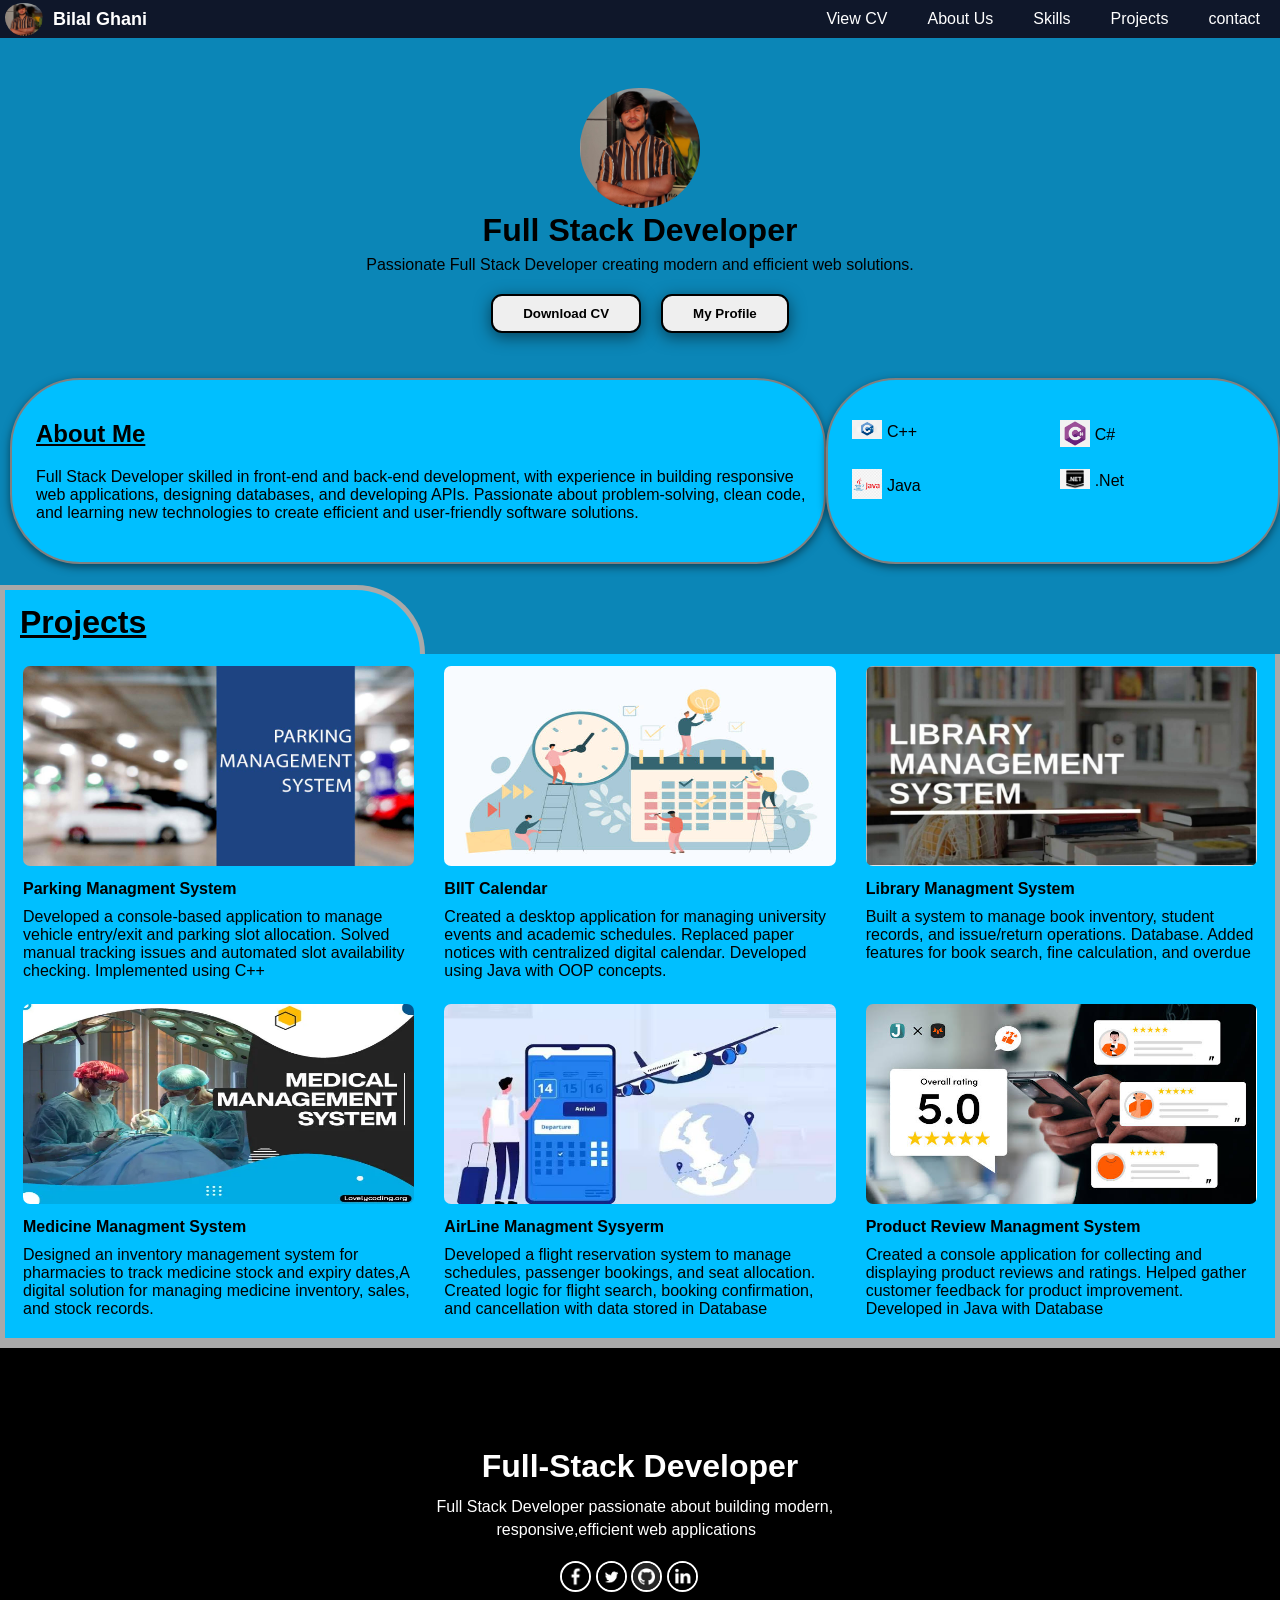
==== index.html @ ea5dd7cf "Rename p1.html to index.html" ====
<!DOCTYPE html>
<html lang="en">
<head>
    <title>Bilal Ghani</title>
    <link rel="stylesheet" href="header.css">
    
</head>
<body>
    
    <div class="header">
        <div class="name">
            <div ><img src="mypic.jpeg" class="my-logo-pic"></div>
            <div><p class="name-text">Bilal Ghani</p></div>
            
        </div>
        <div class="header-buttons">
            <a id="ViewCv" class="header-buttons-text">View CV</a>
        </div>
        <div class="header-buttons">
             <a class="header-buttons-text" href="#about-me">About Us</a>
        </div>
        <div class="header-buttons">
                <a class="header-buttons-text" href="#my-skills">Skills</a>
        </div>
        <div class="header-buttons">
              <a class="header-buttons-text" href="#myprojects">Projects</a>
        </div>
        <div class="header-buttons">
            <a class="header-buttons-text" href="#footer-buttons">contact</a> 
    
        </div>
    </div>

 <div class="profile-info">
    <div class="picture">
    <img class="mypic" src="mypic.jpeg">
    </div>
    <div class="profession">
     <p class="profession-text">Full Stack Developer</p>
    </div>
    <div class="about-profession">
       <p class="aboutprof-text">Passionate Full Stack Developer
        creating modern and efficient web
        solutions.</p>   
    </div>
    <div class="buttons">
        <div class="button-1">
         
            <button id="cv-button">Download CV</button>
           
         
        </div>
        <div class="button-2">
            
                <button class="contact-button">My Profile</button>
            
        </div>
    </div>
 </div>  
 
 <div class="about-skills">
    <div id="about-me">
        <h2 style="text-decoration: underline; margin-top: 0%;">About Me</h2>
        <p class="about-me-text">Full Stack Developer skilled in front-end
            and back-end development,
            with experience in building responsive web applications,
            designing databases, and developing APIs. Passionate about problem-solving,
            clean code, and learning new technologies to create
            efficient and user-friendly software solutions.
        </p>
    </div>

    <div id="my-skills">
        <div class="c++">

            <div class="logobox">
                <img class="logo" src="cplus.png">
            </div>
            <div class="text-area">
             <p>C++</p>   
            </div>

        </div>

        <div class="c#">
            <div class="logobox">
                 <img class="logo" src="csharp.png">
            </div>
            <div class="text-area">
               <p>C#</p> 
            </div>
        
        </div>
        <div class="java">
            <div class="logobox">
                <img class="logo" src="java.png">
            </div>
            <div class="text-area">
                <p>Java</p>
            </div>
            
            </div>

        <div class="dotnet">
            <div class="logobox"> 
                <img class="logo" src="dotnet.png">
            </div>
            <div class="text-area">
                <p>.Net</p>
            </div>
           
        </div>
        <!-- <div class="mysql">
            <div class="logobox">
                <img class="logo" src="mysql.png">
            </div>
            <div class="text-area">
                <p>MySql</p>
            </div> -->
             
        </div>
    </div>
<h1 id="myprojects">Projects</h1>
<div class="projects">
   <div class="project-info">
     <img class="project-img" src="11.jpg">
     <p class="project-title">Parking Managment System</p>
     <p class="project-text">Developed a console-based application to manage vehicle entry/exit and parking slot 
allocation. Solved manual tracking issues and automated slot availability checking. 
Implemented using C++</p>   
    </div>

   <div class="project-info">
    <img class="project-img" src="22.jpg">
    <p class="project-title">BIIT Calendar</p>
    <p class="project-text">Created a desktop application for managing university events and academic    
schedules. Replaced paper notices with centralized digital calendar. Developed using 
Java with OOP concepts.</p>
   </div>

   <div class="project-info">
    <img class="project-img" src="33.jpg">
    <p class="project-title">Library Managment System</p>
     <p class="project-text">Built a system to manage book inventory, student records, and issue/return 
operations. Database. Added features for book search, fine calculation, and overdue</p>   
</div>

   <div class="project-info">
    <img class="project-img" src="44.jpg">
    <p class="project-title">Medicine Managment System</p>
    <p class="project-text">Designed an inventory management system for pharmacies to track medicine stock 
and expiry dates,A digital solution for managing medicine inventory, sales, and stock records.</p>
</div>

   <div class="project-info">
    <img class="project-img" src="55.jpg">
    <p class="project-title">AirLine Managment Sysyerm</p>
    <p class="project-text">Developed a flight reservation system to manage schedules, passenger bookings, 
and seat allocation. Created logic for flight search, booking confirmation, and 
cancellation with data stored in Database</p>
   </div>

   <div class="project-info">
    <img class="project-img" src="66.jpg">
    <p class="project-title">Product Review Managment System</p>
    <p class="project-text">Created a console application for collecting and displaying product reviews and 
ratings. Helped gather customer feedback for product improvement. Developed in 
Java with Database</p>
   </div>


</div>
<div class="footer">
    <div class="footer-title">
      <p class="f-title">Full-Stack Developer</p>  
    </div>
    <div class="footer-text1">
        <p class="f-text">Full Stack Developer passionate about building modern,<span class="f-text2">responsive,efficient web applications</span></p>
    </div>
    <div id="footer-buttons">
        <img class="button-img" src="facebook2.png">
        <img class="button-img" src="twitter.png">
        <img class="button-img" src="3291667.png">
        
            <img class="button-img" id="linkedinLogo" src="linkedinlogo.jpg">
        
        
    </div>
</div>    
    <script src="CV.js"></script>
</body>
</html>
---- header.css ----
html{
    scroll-behavior:smooth;
    font-family: sans-serif;
}
body{
    margin-top: 0px;
    margin-left: 0%;
    margin-right: 0%;
    background-color:rgb(11, 134, 183);
}


.header{
    display: flex;
    flex-direction: row;
    width: 100%;
    height: 38px;
    background-color: #0f172a;
    align-items: center;  
      
}
.header-buttons-text{
    color: #ffff;
    text-decoration: none;
    transition:color 0.18s , font-weight 0.18s ,font-size 0.18s;
}

p{
    margin-top: 0px;
    margin-bottom: 0px;
}
.name{
    flex:1;
    padding-left: 5px;
    display: flex;
    flex-direction: row;
    align-items: center;
}
.my-logo-pic{
    padding-top: 5px;
    height: 33px;
    width: 38px;
    border-radius: 20px;
}
.name-text{
    font-weight: bold;
    font-size: large;
    color:#ffff;
    padding-left: 10px;
    display: inline-block;
}
.header-buttons{
    padding-left: 20px;
    padding-right: 20px;
    cursor: pointer;
    height: 100%;
    color: #f8fafc;
    align-content: center;
    
    transition: background-color 0.18s;
    
}
.header-buttons:hover a{
    color: black;
    font-weight: bolder;
    font-size: large;
}

.header-buttons:hover{
 background-color: lightgray;
}
/* .header-buttons:hover a{
    color: black;
    font-weight: bolder;
    font-size: large;
} */

.profile-info{
    display: flex;
    flex-direction: column;
    align-items: center;
    width: auto;
    height: 230px;
    margin-top: 50px;
}
.mypic{
    width:120px;
    border-radius: 59px;
}
.profession-text{
    font-weight: bold;
    font-size: xx-large;
    margin-bottom: 7px;
}
.aboutprof-text{
    font-size: medium;
    margin-bottom: 0px;
}
.buttons{
    display: flex;
    flex-direction: row;
    gap: 20px;
    margin-top: 20px;
}
#cv-button,.contact-button{
     
    padding-left: 30px;
    padding-right:30px ;
    padding-top: 10px ;
    padding-bottom: 10px ;
    border-radius: 11px;
    border: 2px solid black;
    box-shadow: 0 4px 16px rgba(0, 0, 0, 0.5);
    cursor: pointer;
    font-weight: bolder;
    transition: padding-left 0.15s ,padding-right 0.15s padding-top 0.15s padding-bottom 0.15s;
    transition: background-color 0.20s , color 0.20s , box-shadow 0.20s;
}
#cv-button:hover,.contact-button:hover{
    background-color: black;
    color: #f8fafc;
    padding-left: 35px;
    padding-right:35px ;
    padding-top: 13px ;
    padding-bottom: 15px ;
    box-shadow: 0 16px 20px rgba(0, 0, 0, 0.5);
    transition:  0.8s ease;
}
.project-img:hover{

     padding-left: 10px;
    padding-right:10px ;
    padding-top: 10px ;
    padding-bottom: 10px ;
     box-shadow:  0 30px 30px rgba(20, 20, 176, 0.5);
     /*transition:  0.8s ease;*/
    }
   
.about-skills{
    display: grid;
    grid-template-columns: 1.8fr 1fr;
    margin-top: 30px;
    margin-left: 10px;
}
#about-me,#my-skills{
    border: 2px solid gray;
    border-radius: 70px;
    padding-left: 24px;
    padding-right: 10px;
    padding-top: 40px;
    padding-bottom: 40px;
    background-color:deepskyblue;
    margin-top: 30px;
    box-shadow: 0 3px 8px rgba(0, 0, 0, 0.5);
}
#about-me:hover{
    
    box-shadow:   30px 30px 30px darkblue;
    transition:  0.8s ease;
}
#my-skills:hover{
    
    box-shadow: 30px 30px 30px darkblue;
    transition:  0.8s ease;
}
#my-skills{
    display: grid;
    grid-template-columns: 1fr 1fr;
}
.logo {
    width :30px;
}
.text-area,.logobox{
    display: inline-block;
    vertical-align: middle;
}
.projects{
    display: grid;
    grid-template-columns: 1fr 1fr 1fr;
    column-gap: 30px;
    row-gap: 19px;
    margin-top: 0px;
    background-color:deepskyblue;
    padding-bottom: 20px;
    padding-left: 18px;
    padding-right: 18px;
    padding-top: 7px;
    border-left: 5px solid darkgray;
    border-right: 5px solid darkgray;
    border-bottom: 10px solid darkgrey;
}

.project-img{
    width:100%;
    height: 200px;
    margin-top: 5px;
    border-radius: 7px;
    transition:  0.8s ease;
}
.project-title{
    font-weight: bold;
    font-size: medium;
    margin-top: 10px;
    margin-bottom: 10px;
}
.footer{
    padding-top: 100px;
    padding-bottom: 80px;
    display: flex;
    flex-direction: column;
    align-items: center;
    vertical-align: middle;
    background-color: black;
}
.button-img{
    width:27px;
    border-radius: 34px;
    border: 2px solid white;
    transition: 0.3s ease;
}
.button-img:hover{
    
    border-radius: 100% ;
    
    padding-left: 15px;
    padding-right:15px ;
    padding-top: 9px ;
    padding-bottom: 10px ;
    box-shadow: 0 16px 20px rgba(226, 22, 22, 0.5);
    
}
.button-img:active{
 opacity: 0.4;   
}

.f-title{
    font-weight: bolder;
    font-size: xx-large;
    color: white;
    margin-bottom: 10px;
}
.footer-text1{
    padding-left: 103px;
}
.f-text{
    width:510px;
    line-height: 23px;
    color: white;
}
.f-text2{
    margin-top: 0%;
    display: block;
    margin-left: 60px;
    color: white;
}
#footer-buttons{
    margin-top: 20px;
    margin-right: 22px;
}
#myprojects{
    margin-left: 0px;
    margin-bottom: 0%;
    border: 5px solid black;
    padding-top: 14px;
    padding-bottom:0px;
    padding-left: 15px;
    border-top-right-radius: 190px;
    /* border-style:dashed; */
    border-left-style: hidden;
     border-bottom-style: hidden;
    width:400px;
    height: 50px;
   /* background-color: rgb(37, 46, 58);*/
    background-color:deepskyblue;
    color: black;
    text-decoration: underline;
    border-color:darkgrey;
    border-left: 5px solid darkgray;
}
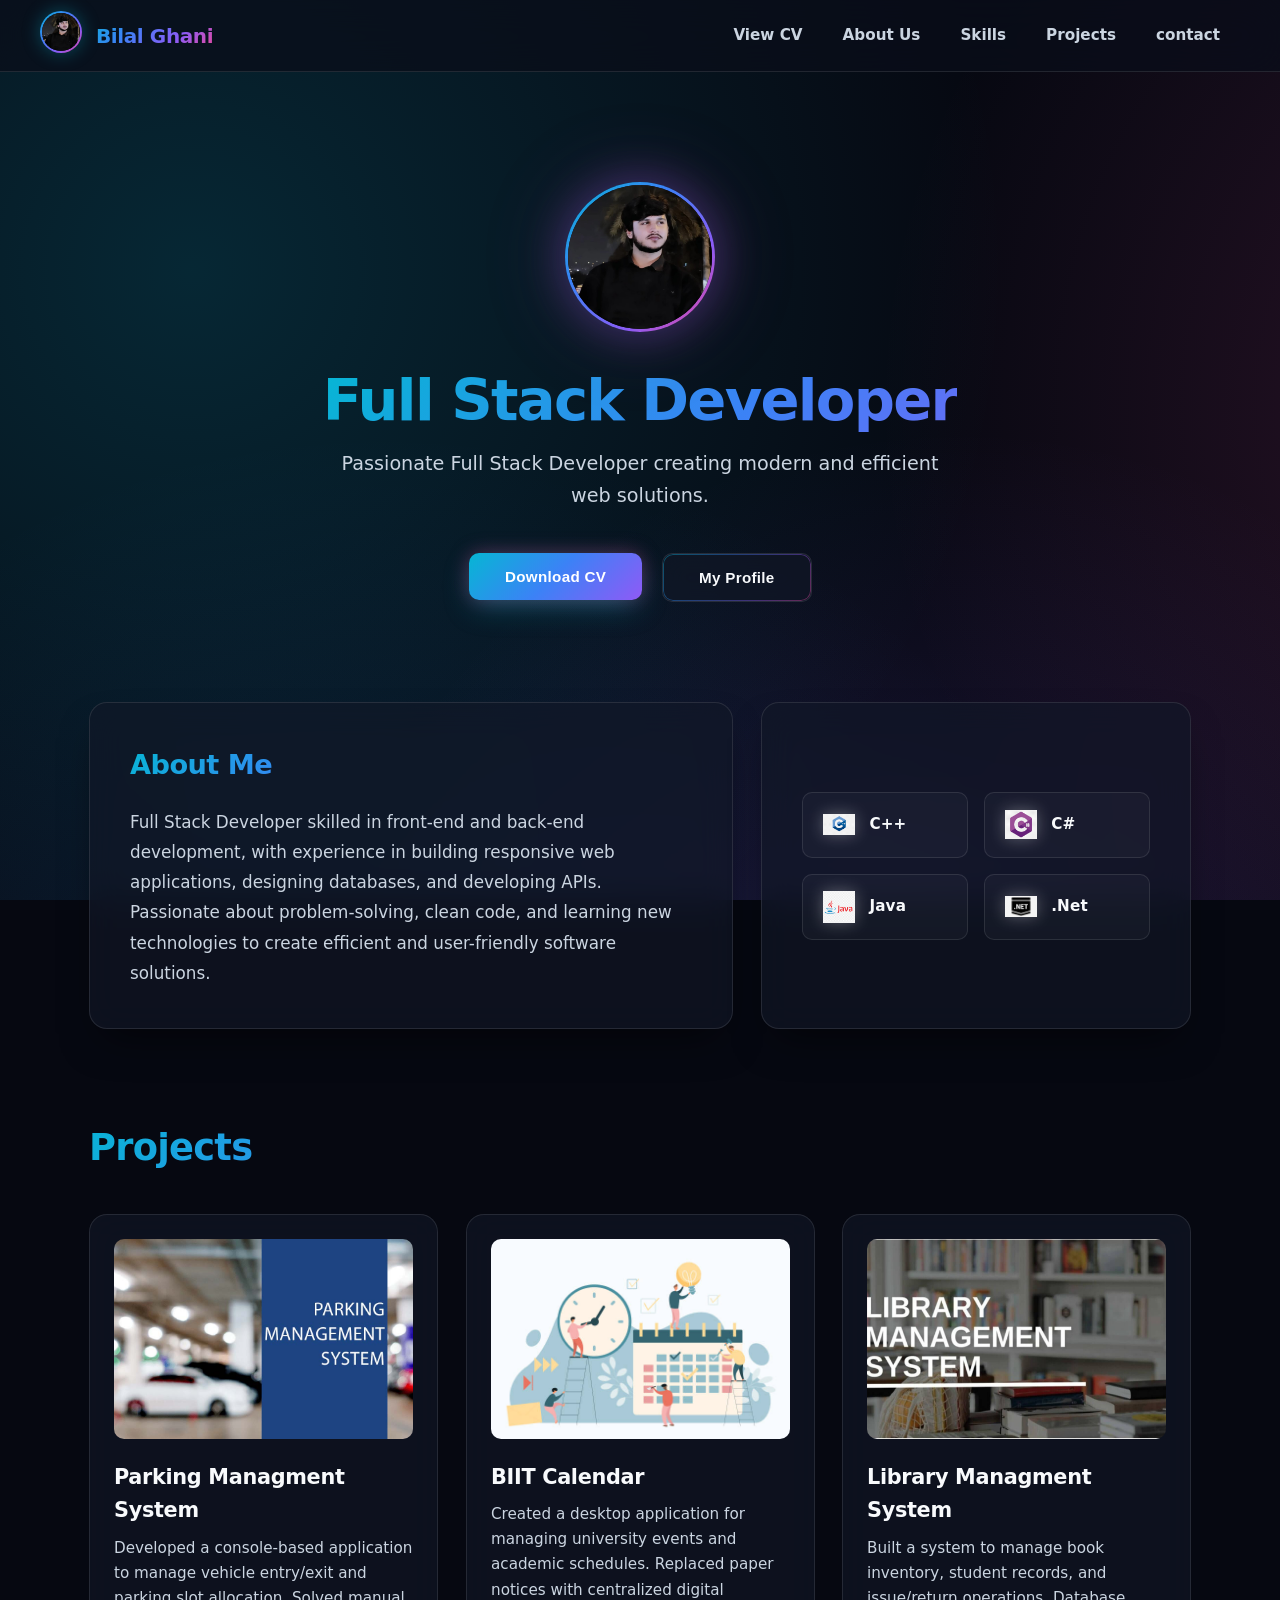
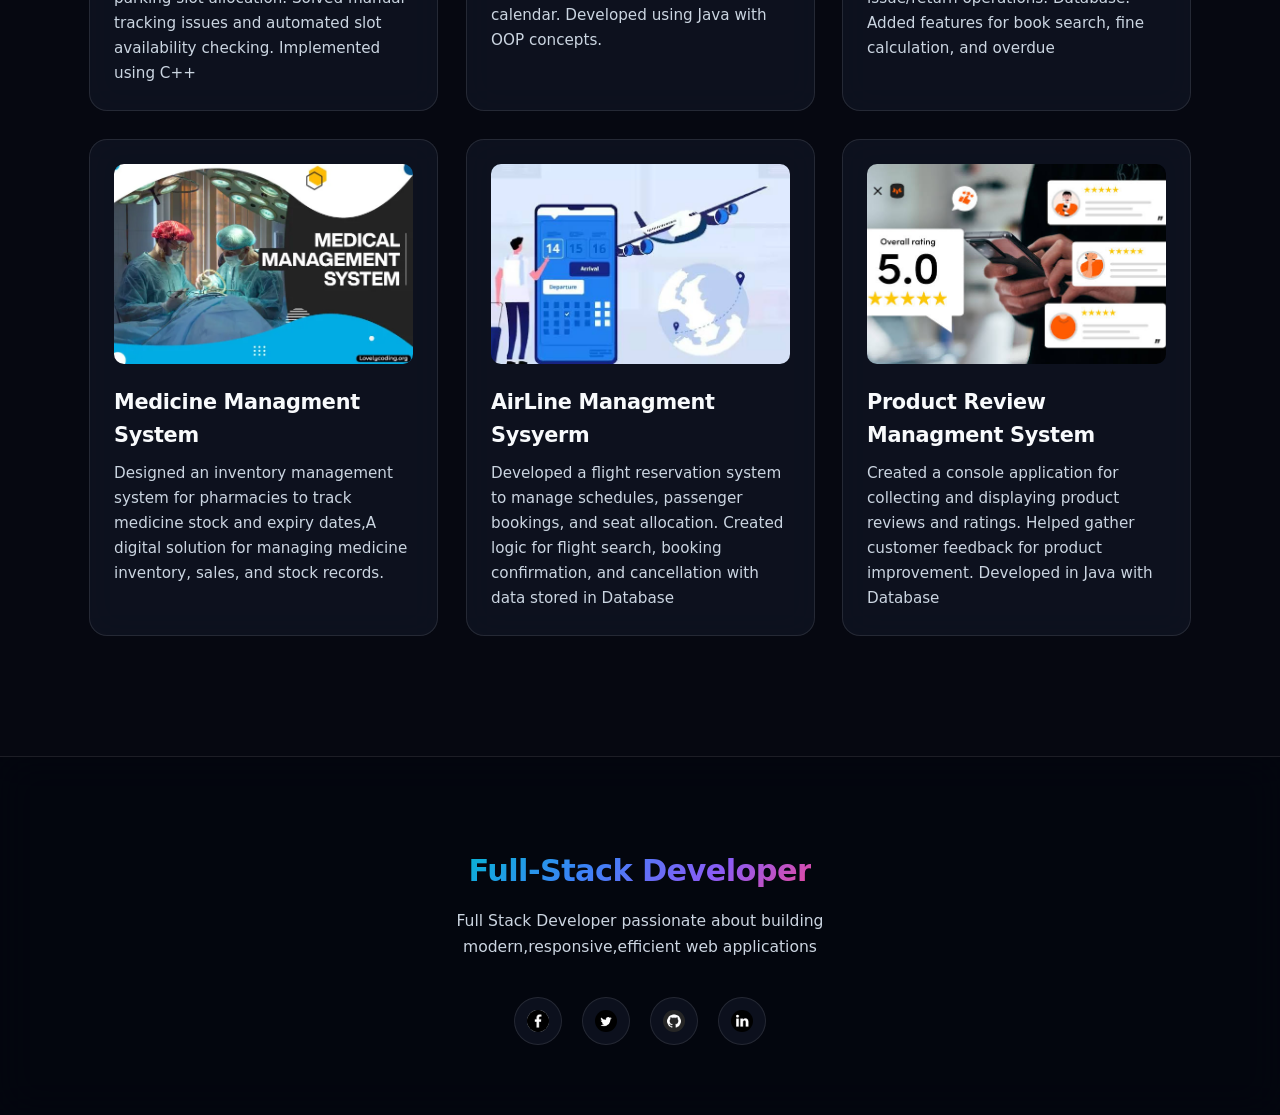
==== commit c28ad935: "ppf pic and css updated" ====
--- a/index.html
+++ b/index.html
@@ -9,7 +9,7 @@
     
     <div class="header">
         <div class="name">
-            <div ><img src="mypic.jpeg" class="my-logo-pic"></div>
+            <div ><img src="picMe.jpeg" class="my-logo-pic"></div>
             <div><p class="name-text">Bilal Ghani</p></div>
             
         </div>
@@ -33,7 +33,7 @@
 
  <div class="profile-info">
     <div class="picture">
-    <img class="mypic" src="mypic.jpeg">
+    <img class="mypic" src="picMe.jpeg">
     </div>
     <div class="profession">
      <p class="profession-text">Full Stack Developer</p>
--- a/header.css
+++ b/header.css
@@ -1,4 +1,638 @@
-html{
+/* ==========================================================================
+   Design System & Vibrant Color Tokens
+   ========================================================================== */
+:root {
+  /* Surfaces & Canvas */
+  --bg-dark: #060811;
+  --bg-card: rgba(17, 24, 39, 0.65);
+  --bg-card-hover: rgba(26, 36, 58, 0.85);
+  --bg-glass: rgba(10, 14, 26, 0.75);
+
+  /* Vivid Accent Palette */
+  --accent-cyan: #06b6d4;
+  --accent-violet: #8b5cf6;
+  --accent-pink: #ec4899;
+  --accent-blue: #3b82f6;
+  --accent-amber: #f59e0b;
+
+  /* Vibrant Multi-Color Gradients */
+  --gradient-main: linear-gradient(135deg, #06b6d4 0%, #3b82f6 35%, #8b5cf6 70%, #ec4899 100%);
+  --gradient-glow: linear-gradient(135deg, rgba(6, 182, 212, 0.4), rgba(236, 72, 153, 0.4));
+  --gradient-hover: linear-gradient(135deg, #22d3ee 0%, #60a5fa 35%, #a78bfa 70%, #f472b6 100%);
+  --gradient-border: linear-gradient(135deg, rgba(6, 182, 212, 0.6), rgba(139, 92, 246, 0.6), rgba(236, 72, 153, 0.6));
+
+  /* Neon Ambient Glows */
+  --glow-cyan: rgba(6, 182, 212, 0.35);
+  --glow-violet: rgba(139, 92, 246, 0.35);
+  --glow-pink: rgba(236, 72, 153, 0.35);
+
+  /* Typography */
+  --text-primary: #f8fafc;
+  --text-secondary: #cbd5e1;
+  --text-muted: #64748b;
+
+  /* Borders */
+  --border-color: rgba(255, 255, 255, 0.1);
+  --border-active: rgba(6, 182, 212, 0.5);
+
+  /* Geometry & Timing */
+  --radius-sm: 10px;
+  --radius-md: 18px;
+  --radius-lg: 28px;
+
+  --ease-spring: cubic-bezier(0.34, 1.56, 0.64, 1);
+  --ease-smooth: cubic-bezier(0.16, 1, 0.3, 1);
+  --transition-fast: all 0.25s var(--ease-smooth);
+  --transition-smooth: all 0.45s var(--ease-smooth);
+  --transition-bounce: all 0.5s var(--ease-spring);
+}
+
+/* ==========================================================================
+   Global Reset & Dynamic Background Animation
+   ========================================================================== */
+*, *::before, *::after {
+  box-sizing: border-box;
+}
+
+html {
+  scroll-behavior: smooth;
+  font-family: 'Plus Jakarta Sans', 'Inter', system-ui, -apple-system, sans-serif;
+  color-scheme: dark;
+}
+
+body {
+  margin: 0;
+  padding: 0;
+  background-color: var(--bg-dark);
+  color: var(--text-primary);
+  line-height: 1.6;
+  overflow-x: hidden;
+  -webkit-font-smoothing: antialiased;
+  -moz-osx-font-smoothing: grayscale;
+
+  /* Animated Multi-Orb Background */
+  background-image: 
+    radial-gradient(circle at 10% 20%, rgba(6, 182, 212, 0.18) 0%, transparent 40%),
+    radial-gradient(circle at 85% 30%, rgba(236, 72, 153, 0.18) 0%, transparent 40%),
+    radial-gradient(circle at 50% 80%, rgba(139, 92, 246, 0.18) 0%, transparent 45%),
+    radial-gradient(circle at 20% 90%, rgba(59, 130, 246, 0.15) 0%, transparent 40%);
+  background-attachment: fixed;
+  background-size: 150% 150%;
+  animation: ambientMesh 18s ease infinite alternate;
+}
+
+@keyframes ambientMesh {
+  0% { background-position: 0% 0%; }
+  50% { background-position: 100% 50%; }
+  100% { background-position: 0% 100%; }
+}
+
+p {
+  margin: 0;
+}
+
+/* Custom Colorful Scrollbar 
+::-webkit-scrollbar {
+  width: 10px;
+}
+::-webkit-scrollbar-track {
+  background: var(--bg-dark);
+}
+::-webkit-scrollbar-thumb {
+  background: linear-gradient(180deg, var(--accent-cyan), var(--accent-violet), var(--accent-pink));
+  border-radius: 5px;
+  border: 2px solid var(--bg-dark);
+}*/
+
+/* ==========================================================================
+   Glassmorphism Navigation Header
+   ========================================================================== */
+.header {
+  position: sticky;
+  top: 0;
+  z-index: 1000;
+  display: flex;
+  flex-direction: row;
+  width: 100%;
+  height: 72px;
+  background-color: var(--bg-glass);
+  backdrop-filter: blur(20px);
+  -webkit-backdrop-filter: blur(20px);
+  align-items: center;
+  border-bottom: 1px solid var(--border-color);
+  padding: 0 40px;
+}
+
+.name {
+  flex: 1;
+  display: flex;
+  flex-direction: row;
+  align-items: center;
+}
+
+.my-logo-pic {
+  height: 42px;
+  width: 42px;
+  border-radius: 50%;
+  object-fit: cover;
+  border: 2px solid transparent;
+  background: linear-gradient(var(--bg-dark), var(--bg-dark)) padding-box,
+              var(--gradient-main) border-box;
+  box-shadow: 0 0 18px var(--glow-cyan);
+  transition: var(--transition-bounce);
+}
+
+.my-logo-pic:hover {
+  transform: scale(1.1) rotate(8deg);
+  box-shadow: 0 0 25px var(--glow-pink);
+}
+
+.name-text {
+  font-weight: 800;
+  font-size: 1.25rem;
+  background: var(--gradient-main);
+  -webkit-background-clip: text;
+  -webkit-text-fill-color: transparent;
+  padding-left: 14px;
+  letter-spacing: -0.02em;
+}
+
+.header-buttons {
+  position: relative;
+  padding: 0 20px;
+  height: 100%;
+  display: flex;
+  align-items: center;
+  cursor: pointer;
+}
+
+.header-buttons-text {
+  color: var(--text-secondary);
+  text-decoration: none;
+  font-size: 0.95rem;
+  font-weight: 600;
+  transition: var(--transition-fast);
+}
+
+.header-buttons::after {
+  content: '';
+  position: absolute;
+  bottom: 0;
+  left: 50%;
+  width: 0;
+  height: 3px;
+  background: var(--gradient-main);
+  transition: var(--transition-smooth);
+  transform: translateX(-50%);
+  border-radius: 3px;
+  box-shadow: 0 0 10px var(--glow-cyan);
+}
+
+.header-buttons:hover .header-buttons-text {
+  color: #ffffff;
+}
+
+.header-buttons:hover::after {
+  width: 85%;
+}
+
+/* ==========================================================================
+   Hero / Profile Section
+   ========================================================================== */
+.profile-info {
+  display: flex;
+  flex-direction: column;
+  align-items: center;
+  justify-content: center;
+  text-align: center;
+  padding: 110px 20px 60px;
+  max-width: 850px;
+  margin: 0 auto;
+}
+
+.mypic {
+  width: 150px;
+  height: 150px;
+  border-radius: 50%;
+  object-fit: cover;
+  border: 3px solid transparent;
+  background: linear-gradient(var(--bg-dark), var(--bg-dark)) padding-box,
+              var(--gradient-main) border-box;
+  box-shadow: 0 0 45px var(--glow-violet), 0 0 90px rgba(236, 72, 153, 0.2);
+  margin-bottom: 28px;
+  transition: var(--transition-bounce);
+  will-change: transform;
+}
+
+.mypic:hover {
+  transform: scale(1.08) rotate(4deg);
+  box-shadow: 0 0 60px var(--glow-pink), 0 0 100px var(--glow-cyan);
+}
+
+.profession-text {
+  font-weight: 900;
+  font-size: clamp(2.5rem, 5.5vw, 3.6rem);
+  margin-bottom: 14px;
+  background: var(--gradient-main);
+  background-size: 200% auto;
+  -webkit-background-clip: text;
+  -webkit-text-fill-color: transparent;
+  letter-spacing: -0.03em;
+  line-height: 1.15;
+  animation: gradientText 6s linear infinite;
+}
+
+@keyframes gradientText {
+  0% { background-position: 0% center; }
+  100% { background-position: 200% center; }
+}
+
+.aboutprof-text {
+  font-size: 1.2rem;
+  color: var(--text-secondary);
+  max-width: 600px;
+  font-weight: 400;
+  line-height: 1.7;
+}
+
+.buttons {
+  display: flex;
+  flex-direction: row;
+  gap: 20px;
+  margin-top: 40px;
+}
+
+#cv-button, .contact-button {
+  padding: 15px 36px;
+  border-radius: var(--radius-sm);
+  cursor: pointer;
+  font-weight: 700;
+  font-size: 0.95rem;
+  letter-spacing: 0.02em;
+  transition: var(--transition-smooth);
+  will-change: transform;
+}
+
+#cv-button {
+  background: var(--gradient-main);
+  background-size: 150% auto;
+  color: #ffffff;
+  border: none;
+  box-shadow: 0 10px 30px -5px var(--glow-cyan), 0 0 20px var(--glow-pink);
+}
+
+#cv-button:hover {
+  transform: translateY(-4px);
+  background-position: right center;
+  box-shadow: 0 16px 40px var(--glow-pink), 0 0 30px var(--glow-cyan);
+}
+
+.contact-button {
+  background-color: var(--bg-card);
+  color: var(--text-primary);
+  border: 1px solid var(--border-color);
+  backdrop-filter: blur(12px);
+  -webkit-backdrop-filter: blur(12px);
+  position: relative;
+  z-index: 1;
+}
+
+.contact-button::before {
+  content: '';
+  position: absolute;
+  inset: 0;
+  border-radius: var(--radius-sm);
+  padding: 1px;
+  background: var(--gradient-main);
+  -webkit-mask: linear-gradient(#fff 0 0) content-box, linear-gradient(#fff 0 0);
+  -webkit-mask-composite: xor;
+  mask-composite: exclude;
+  opacity: 0.4;
+  transition: var(--transition-fast);
+}
+
+.contact-button:hover {
+  transform: translateY(-4px);
+  box-shadow: 0 12px 30px -5px var(--glow-violet);
+}
+
+.contact-button:hover::before {
+  opacity: 1;
+}
+
+/* ==========================================================================
+   About & Skills Section
+   ========================================================================== */
+.about-skills {
+  display: grid;
+  grid-template-columns: 1.5fr 1fr;
+  gap: 28px;
+  max-width: 1150px;
+  margin: 40px auto;
+  padding: 0 24px;
+}
+
+#about-me, #my-skills {
+  border: 1px solid var(--border-color);
+  border-radius: var(--radius-md);
+  padding: 40px;
+  background-color: var(--bg-card);
+  backdrop-filter: blur(16px);
+  -webkit-backdrop-filter: blur(16px);
+  box-shadow: 0 20px 40px -15px rgba(0, 0, 0, 0.6);
+  transition: var(--transition-smooth);
+}
+
+#about-me:hover, #my-skills:hover {
+  border-color: rgba(236, 72, 153, 0.4);
+  transform: translateY(-6px);
+  background-color: var(--bg-card-hover);
+  box-shadow: 0 25px 50px -12px var(--glow-pink), 0 0 30px var(--glow-cyan);
+}
+
+#about-me h2 {
+  background: var(--gradient-main);
+  -webkit-background-clip: text;
+  -webkit-text-fill-color: transparent;
+  margin-top: 0;
+  margin-bottom: 20px;
+  font-size: 1.7rem;
+  font-weight: 800;
+  letter-spacing: -0.02em;
+}
+
+.about-me-text {
+  color: var(--text-secondary);
+  font-size: 1.05rem;
+  line-height: 1.8;
+}
+
+#my-skills {
+  display: grid;
+  grid-template-columns: 1fr 1fr;
+  gap: 16px;
+  align-content: center;
+}
+
+/* Skill Cards with Colorful Accent Highlights */
+.c\+\+, .c\#, .java, .dotnet {
+  display: flex;
+  align-items: center;
+  gap: 14px;
+  padding: 16px 20px;
+  background-color: rgba(255, 255, 255, 0.03);
+  border-radius: var(--radius-sm);
+  border: 1px solid var(--border-color);
+  transition: var(--transition-smooth);
+  position: relative;
+  overflow: hidden;
+}
+
+.c\+\+:hover {
+  border-color: var(--accent-cyan);
+  background-color: rgba(6, 182, 212, 0.12);
+  box-shadow: 0 8px 20px -5px var(--glow-cyan);
+  transform: translateY(-3px) scale(1.03);
+}
+
+.c\#:hover {
+  border-color: var(--accent-violet);
+  background-color: rgba(139, 92, 246, 0.12);
+  box-shadow: 0 8px 20px -5px var(--glow-violet);
+  transform: translateY(-3px) scale(1.03);
+}
+
+.java:hover {
+  border-color: var(--accent-amber);
+  background-color: rgba(245, 158, 11, 0.12);
+  box-shadow: 0 8px 20px -5px rgba(245, 158, 11, 0.35);
+  transform: translateY(-3px) scale(1.03);
+}
+
+.dotnet:hover {
+  border-color: var(--accent-pink);
+  background-color: rgba(236, 72, 153, 0.12);
+  box-shadow: 0 8px 20px -5px var(--glow-pink);
+  transform: translateY(-3px) scale(1.03);
+}
+
+.logobox {
+  display: flex;
+  align-items: center;
+  justify-content: center;
+}
+
+.logo {
+  width: 32px;
+  height: 32px;
+  object-fit: contain;
+  filter: drop-shadow(0 0 8px rgba(255, 255, 255, 0.3));
+}
+
+.text-area p {
+  color: var(--text-primary);
+  font-weight: 700;
+  font-size: 0.95rem;
+  letter-spacing: 0.01em;
+}
+
+/* ==========================================================================
+   Projects Section
+   ========================================================================== */
+#myprojects {
+  max-width: 1150px;
+  margin: 90px auto 36px;
+  padding: 0 24px;
+  font-size: 2.3rem;
+  font-weight: 900;
+  letter-spacing: -0.02em;
+  background: var(--gradient-main);
+  -webkit-background-clip: text;
+  -webkit-text-fill-color: transparent;
+  border: none;
+  width: auto;
+  height: auto;
+}
+
+.projects {
+  display: grid;
+  grid-template-columns: repeat(auto-fill, minmax(330px, 1fr));
+  gap: 28px;
+  max-width: 1150px;
+  margin: 0 auto;
+  padding: 0 24px;
+  background-color: transparent;
+  border: none;
+}
+
+.project-info {
+  background-color: var(--bg-card);
+  border: 1px solid var(--border-color);
+  border-radius: var(--radius-md);
+  padding: 24px;
+  display: flex;
+  flex-direction: column;
+  backdrop-filter: blur(16px);
+  -webkit-backdrop-filter: blur(16px);
+  transition: var(--transition-smooth);
+  overflow: hidden;
+  will-change: transform;
+}
+
+.project-info:hover {
+  transform: translateY(-8px);
+  border-color: var(--border-active);
+  background-color: var(--bg-card-hover);
+  box-shadow: 0 22px 45px -12px var(--glow-cyan), 0 0 25px var(--glow-violet);
+}
+
+.project-img {
+  width: 100%;
+  height: 200px;
+  object-fit: cover;
+  border-radius: var(--radius-sm);
+  transition: var(--transition-smooth);
+  will-change: transform;
+}
+
+.project-info:hover .project-img {
+  transform: scale(1.05);
+}
+
+.project-title {
+  font-weight: 800;
+  font-size: 1.3rem;
+  color: var(--text-primary);
+  margin-top: 22px;
+  margin-bottom: 8px;
+  letter-spacing: -0.015em;
+  transition: var(--transition-fast);
+}
+
+.project-info:hover .project-title {
+  background: var(--gradient-main);
+  -webkit-background-clip: text;
+  -webkit-text-fill-color: transparent;
+}
+
+.project-text {
+  color: var(--text-secondary);
+  font-size: 0.95rem;
+  line-height: 1.65;
+}
+
+/* ==========================================================================
+   Footer Section
+   ========================================================================== */
+.footer {
+  padding: 90px 24px 70px;
+  display: flex;
+  flex-direction: column;
+  align-items: center;
+  background-color: rgba(4, 6, 14, 0.88);
+  backdrop-filter: blur(20px);
+  -webkit-backdrop-filter: blur(20px);
+  border-top: 1px solid var(--border-color);
+  margin-top: 120px;
+  text-align: center;
+}
+
+.f-title {
+  font-weight: 800;
+  font-size: 1.9rem;
+  background: var(--gradient-main);
+  -webkit-background-clip: text;
+  -webkit-text-fill-color: transparent;
+  margin-bottom: 12px;
+  letter-spacing: -0.02em;
+}
+
+.footer-text1 {
+  padding-left: 0;
+}
+
+.f-text {
+  width: auto;
+  max-width: 520px;
+  color: var(--text-secondary);
+  font-size: 0.975rem;
+  line-height: 1.7;
+}
+
+.f-text2 {
+  display: inline;
+  margin-left: 0;
+  color: var(--text-secondary);
+}
+
+#footer-buttons {
+  margin-top: 36px;
+  margin-right: 0;
+  display: flex;
+  gap: 20px;
+}
+
+.button-img {
+  width: 48px;
+  height: 48px;
+  border-radius: 50%;
+  border: 1px solid var(--border-color);
+  padding: 12px;
+  background-color: var(--bg-card);
+  transition: var(--transition-bounce);
+  cursor: pointer;
+  will-change: transform;
+}
+
+.button-img:hover {
+  border-color: var(--accent-pink);
+  background: var(--gradient-main);
+  transform: translateY(-6px) scale(1.1) rotate(8deg);
+  box-shadow: 0 10px 25px var(--glow-pink), 0 0 15px var(--glow-cyan);
+}
+
+/* ==========================================================================
+   Responsive Breakpoints
+   ========================================================================== */
+@media (max-width: 900px) {
+  .about-skills {
+    grid-template-columns: 1fr;
+  }
+}
+
+@media (max-width: 640px) {
+  .header {
+    padding: 0 20px;
+    justify-content: space-between;
+  }
+
+  .header-buttons {
+    padding: 0 8px;
+  }
+
+  .projects {
+    grid-template-columns: 1fr;
+  }
+
+  .profile-info {
+    padding-top: 70px;
+  }
+
+  .buttons {
+    flex-direction: column;
+    width: 100%;
+    max-width: 320px;
+  }
+
+  #cv-button, .contact-button {
+    width: 100%;
+  }
+}
+
+/*//////////////////////////////////////////
+/////////////////////////////////////////*/
+
+/*html{
     scroll-behavior:smooth;
     font-family: sans-serif;
 }
@@ -6,7 +640,7 @@
     margin-top: 0px;
     margin-left: 0%;
     margin-right: 0%;
-    background-color:rgb(11, 134, 183);
+    background-color:rgb(89, 14, 228);
 }
 
 
@@ -73,7 +707,7 @@
     color: black;
     font-weight: bolder;
     font-size: large;
-} */
+} 
 
 .profile-info{
     display: flex;
@@ -133,7 +767,7 @@
     padding-top: 10px ;
     padding-bottom: 10px ;
      box-shadow:  0 30px 30px rgba(20, 20, 176, 0.5);
-     /*transition:  0.8s ease;*/
+     /*transition:  0.8s ease;
     }
    
 .about-skills{
@@ -265,15 +899,15 @@
     padding-bottom:0px;
     padding-left: 15px;
     border-top-right-radius: 190px;
-    /* border-style:dashed; */
+    /* border-style:dashed; 
     border-left-style: hidden;
      border-bottom-style: hidden;
     width:400px;
     height: 50px;
-   /* background-color: rgb(37, 46, 58);*/
+   /* background-color: rgb(37, 46, 58);
     background-color:deepskyblue;
     color: black;
     text-decoration: underline;
     border-color:darkgrey;
     border-left: 5px solid darkgray;
-}+}*/
